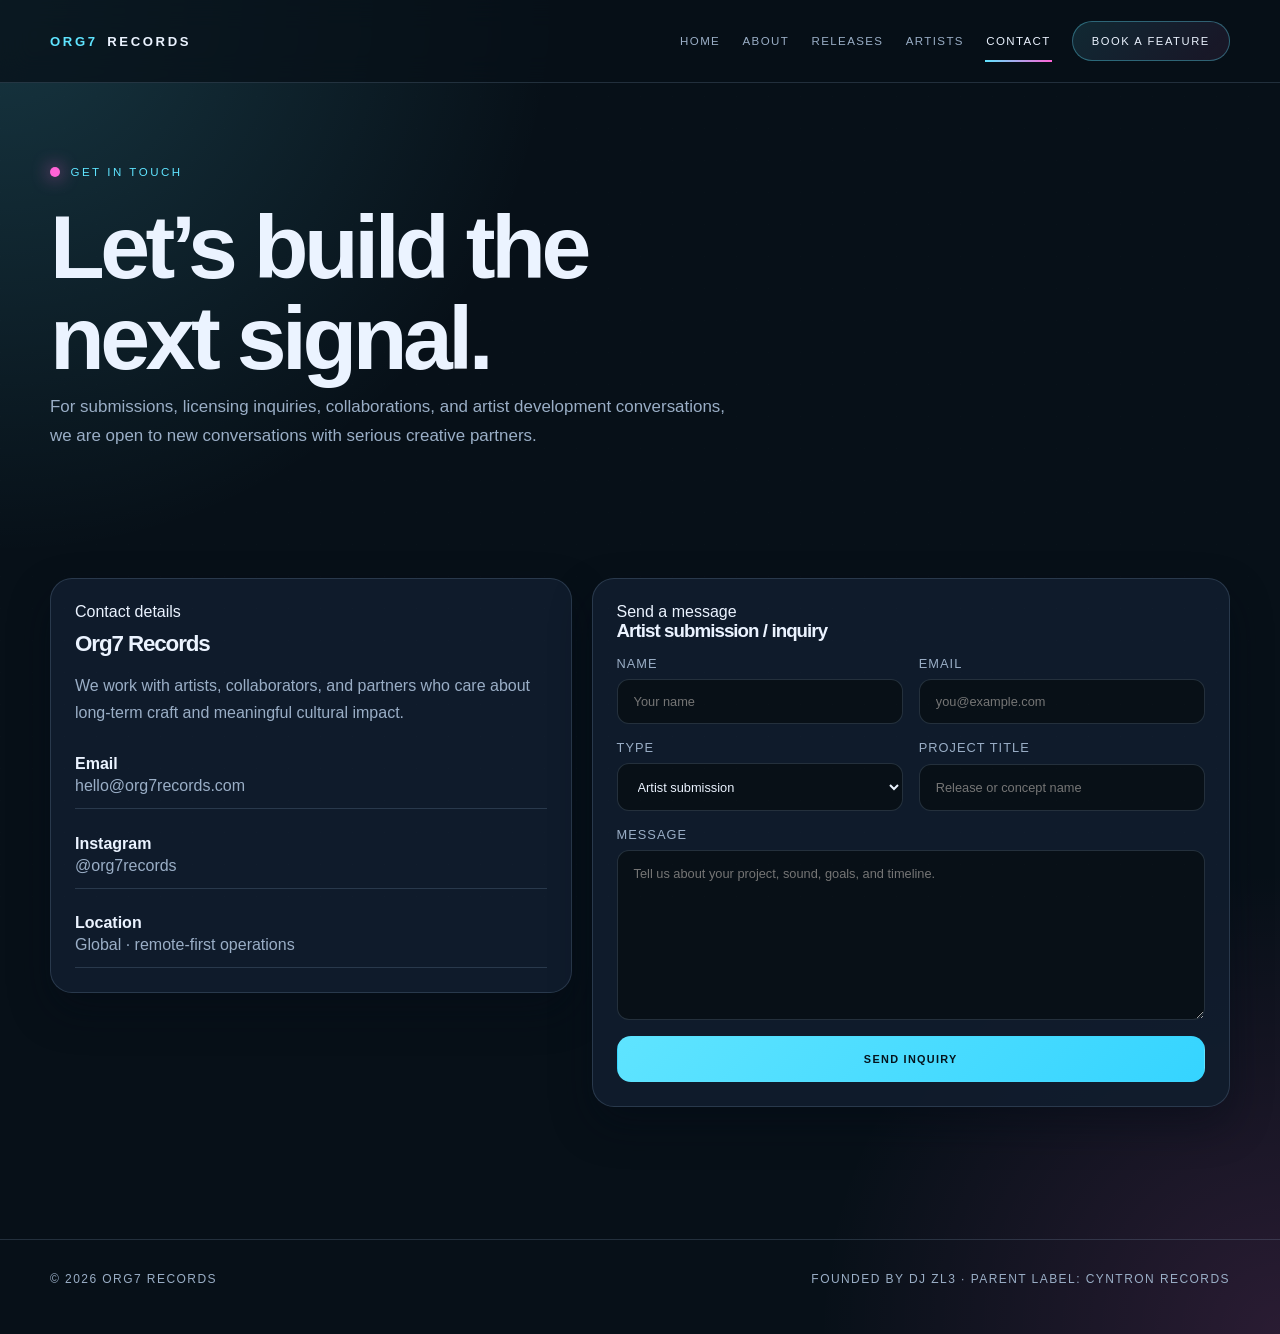
==== contact.html @ 48a7edd3 "Add more pages." ====
<!DOCTYPE html>
<html lang="en">
  <head>
    <meta charset="UTF-8" />
    <meta name="viewport" content="width=device-width, initial-scale=1.0" />
    <meta name="description" content="Contact Org7 Records for submissions, partnerships, and artist inquiries." />
    <title>Contact | Org7 Records</title>
    <link rel="stylesheet" href="styles.css" />
  </head>
  <body>
    <header class="site-header">
      <div class="container topbar">
        <a class="brand" href="index.html"><span class="brand-mark">ORG7</span> RECORDS</a>
        <button class="menu-toggle" aria-label="Toggle menu" aria-expanded="false">☰</button>
        <nav class="nav" aria-label="Main navigation">
          <a class="nav-link" href="index.html">Home</a>
          <a class="nav-link" href="about.html">About</a>
          <a class="nav-link" href="releases.html">Releases</a>
          <a class="nav-link" href="artists.html">Artists</a>
          <a class="nav-link active" href="contact.html">Contact</a>
          <a class="nav-cta" href="contact.html">Book a feature</a>
        </nav>
      </div>
    </header>

    <main>
      <section class="page-header">
        <div class="container">
          <div class="eyebrow">Get in touch</div>
          <h1>Let’s build the next signal.</h1>
          <p class="subtext lead">For submissions, licensing inquiries, collaborations, and artist development conversations, we are open to new conversations with serious creative partners.</p>
        </div>
      </section>

      <section class="section">
        <div class="container contact-grid">
          <aside class="contact-card">
            <span class="tag">Contact details</span>
            <h3>Org7 Records</h3>
            <p>We work with artists, collaborators, and partners who care about long-term craft and meaningful cultural impact.</p>

            <ul class="contact-list">
              <li>
                <strong>Email</strong>
                hello@org7records.com
              </li>
              <li>
                <strong>Instagram</strong>
                @org7records
              </li>
              <li>
                <strong>Location</strong>
                Global · remote-first operations
              </li>
            </ul>
          </aside>

          <div class="form-card">
            <span class="tag">Send a message</span>
            <h3>Artist submission / inquiry</h3>
            <form>
              <div class="form-row">
                <label>
                  Name
                  <input type="text" name="name" placeholder="Your name" />
                </label>
                <label>
                  Email
                  <input type="email" name="email" placeholder="you@example.com" />
                </label>
              </div>

              <div class="form-row">
                <label>
                  Type
                  <select name="type">
                    <option>Artist submission</option>
                    <option>Collaboration</option>
                    <option>Press inquiry</option>
                    <option>Distribution / licensing</option>
                  </select>
                </label>
                <label>
                  Project title
                  <input type="text" name="project" placeholder="Release or concept name" />
                </label>
              </div>

              <label>
                Message
                <textarea name="message" placeholder="Tell us about your project, sound, goals, and timeline."></textarea>
              </label>

              <button class="btn" type="submit">Send inquiry</button>
            </form>
          </div>
        </div>
      </section>
    </main>

    <footer class="footer">
      <div class="container footer-inner">
        <span>© <span data-current-year></span> Org7 Records</span>
        <span>Founded by DJ ZL3 · Parent label: Cyntron Records</span>
      </div>
    </footer>

    <script src="script.js"></script>
  </body>
</html>
---- styles.css ----
:root {
  --bg: #071018;
  --bg-alt: #0d1724;
  --panel: rgba(15, 25, 38, 0.88);
  --panel-strong: #111d2e;
  --panel-soft: #162338;
  --line: rgba(160, 191, 228, 0.18);
  --text: #ebf3ff;
  --muted: #9aaec6;
  --cyan: #5fe4ff;
  --cyan-strong: #35d4ff;
  --pink: #ff63d6;
  --gold: #f6d977;
  --success: #8cf2c7;
  --shadow: 0 18px 40px rgba(5, 12, 22, 0.45);
  --radius: 22px;
  --max-width: 1180px;
}

* {
  box-sizing: border-box;
}

html {
  scroll-behavior: smooth;
}

body {
  margin: 0;
  font-family: 'Segoe UI', Tahoma, Geneva, Verdana, sans-serif;
  background:
    radial-gradient(circle at top left, rgba(95, 228, 255, 0.18), transparent 30%),
    radial-gradient(circle at bottom right, rgba(255, 99, 214, 0.14), transparent 25%),
    var(--bg);
  color: var(--text);
}

body::before {
  content: "";
  position: fixed;
  inset: 0;
  background-image: linear-gradient(rgba(255,255,255,0.03) 1px, transparent 1px), linear-gradient(90deg, rgba(255,255,255,0.03) 1px, transparent 1px);
  background-size: 32px 32px;
  opacity: 0.22;
  pointer-events: none;
}

img {
  max-width: 100%;
  display: block;
}

a {
  color: inherit;
  text-decoration: none;
}

p {
  margin: 0 0 1rem;
  color: var(--muted);
  line-height: 1.7;
}

ul {
  margin: 0;
  padding: 0;
  list-style: none;
}

.container {
  width: min(var(--max-width), calc(100% - 48px));
  margin: 0 auto;
}

.site-header {
  position: sticky;
  top: 0;
  z-index: 999;
  backdrop-filter: blur(14px);
  background: rgba(7, 16, 24, 0.76);
  border-bottom: 1px solid var(--line);
}

.topbar {
  display: flex;
  align-items: center;
  justify-content: space-between;
  min-height: 82px;
  gap: 1rem;
}

.brand {
  display: inline-flex;
  align-items: center;
  gap: 0.6rem;
  font-weight: 800;
  letter-spacing: 0.2em;
  text-transform: uppercase;
  font-size: 0.82rem;
}

.brand-mark {
  color: var(--cyan);
}

.nav {
  display: flex;
  align-items: center;
  gap: 1.2rem;
  flex-wrap: wrap;
}

.nav-link {
  position: relative;
  color: var(--muted);
  text-transform: uppercase;
  letter-spacing: 0.12em;
  font-size: 0.72rem;
  padding: 0.55rem 0.1rem;
  transition: color 0.2s ease;
}

.nav-link::after {
  content: "";
  position: absolute;
  inset: auto 0 -6px 0;
  height: 2px;
  background: linear-gradient(90deg, var(--cyan), var(--pink));
  transform: scaleX(0);
  transform-origin: left;
  transition: transform 0.25s ease;
}

.nav-link:hover,
.nav-link.active {
  color: var(--text);
}

.nav-link:hover::after,
.nav-link.active::after {
  transform: scaleX(1);
}

.nav-cta {
  padding: 0.8rem 1.2rem;
  border: 1px solid rgba(95, 228, 255, 0.35);
  background: linear-gradient(135deg, rgba(95, 228, 255, 0.12), rgba(255, 99, 214, 0.08));
  color: var(--text);
  text-transform: uppercase;
  letter-spacing: 0.14em;
  font-size: 0.7rem;
  border-radius: 999px;
}

.menu-toggle {
  display: none;
  background: transparent;
  border: 1px solid var(--line);
  color: var(--text);
  border-radius: 12px;
  width: 44px;
  height: 44px;
  font-size: 1.3rem;
  cursor: pointer;
}

.page-hero {
  padding: 5.5rem 0 3rem;
}

.hero-grid {
  display: grid;
  grid-template-columns: 1.2fr 0.8fr;
  align-items: center;
  gap: 2rem;
}

.eyebrow {
  display: inline-flex;
  align-items: center;
  gap: 0.65rem;
  font-size: 0.72rem;
  letter-spacing: 0.22em;
  text-transform: uppercase;
  color: var(--cyan);
  margin-bottom: 1.5rem;
}

.eyebrow::before {
  content: "";
  width: 10px;
  height: 10px;
  border-radius: 50%;
  background: var(--pink);
  box-shadow: 0 0 18px rgba(255, 99, 214, 0.9);
}

h1, h2, h3, h4 {
  margin: 0 0 1rem;
  line-height: 1.02;
  letter-spacing: -0.05em;
}

h1 {
  font-size: clamp(3.5rem, 7vw, 6.6rem);
  max-width: 720px;
}

h1 .muted {
  display: block;
  color: transparent;
  -webkit-text-stroke: 1px rgba(235, 243, 255, 0.9);
}

.lead {
  max-width: 640px;
  font-size: 1.06rem;
  margin-bottom: 1.7rem;
}

.hero-actions {
  display: flex;
  flex-wrap: wrap;
  gap: 1rem;
  margin-top: 1.5rem;
}

.btn {
  display: inline-flex;
  align-items: center;
  justify-content: center;
  gap: 0.5rem;
  padding: 1rem 1.45rem;
  border-radius: 14px;
  border: 1px solid transparent;
  background: linear-gradient(135deg, var(--cyan), var(--cyan-strong));
  color: #05141d;
  font-weight: 800;
  letter-spacing: 0.12em;
  text-transform: uppercase;
  font-size: 0.68rem;
  transition: transform 0.2s ease, box-shadow 0.2s ease;
}

.btn:hover {
  transform: translateY(-2px);
  box-shadow: 0 12px 28px rgba(95, 228, 255, 0.24);
}

.btn.secondary {
  background: transparent;
  border-color: var(--line);
  color: var(--text);
}

.hero-visual {
  position: relative;
  min-height: 420px;
  display: grid;
  place-items: center;
}

.orbit {
  position: relative;
  width: min(430px, 85vw);
  aspect-ratio: 1;
  border-radius: 50%;
  border: 1px solid rgba(95, 228, 255, 0.3);
  display: grid;
  place-items: center;
  background: radial-gradient(circle at center, rgba(95, 228, 255, 0.1), transparent 45%);
  box-shadow: inset 0 0 50px rgba(255, 99, 214, 0.08), 0 0 80px rgba(95, 228, 255, 0.12);
  animation: slow-spin 30s linear infinite;
}

.orbit::before,
.orbit::after {
  content: "";
  position: absolute;
  border-radius: 50%;
  inset: 12%;
  border: 1px solid rgba(255, 99, 214, 0.42);
}

.orbit::after {
  inset: 26%;
  border-color: rgba(95, 228, 255, 0.5);
}

.orbit-core {
  width: 30%;
  aspect-ratio: 1;
  border-radius: 50%;
  background: linear-gradient(135deg, var(--cyan), var(--pink));
  box-shadow: 0 0 45px rgba(95, 228, 255, 0.5);
}

.orbit-node {
  position: absolute;
  width: 12px;
  height: 12px;
  border-radius: 50%;
  background: var(--cyan);
  box-shadow: 0 0 18px rgba(95, 228, 255, 0.8);
  top: 18%;
  left: 20%;
}

.stat-strip {
  display: grid;
  grid-template-columns: repeat(4, minmax(0, 1fr));
  gap: 1rem;
  margin-top: 2.5rem;
}

.stat-panel {
  background: rgba(17, 29, 46, 0.9);
  border: 1px solid var(--line);
  border-radius: var(--radius);
  padding: 1.5rem 1.2rem;
}

.stat-panel strong {
  display: block;
  font-size: clamp(1.4rem, 2vw, 2.4rem);
  letter-spacing: -0.06em;
  margin-bottom: 0.4rem;
}

.stat-panel span {
  color: var(--muted);
  letter-spacing: 0.12em;
  text-transform: uppercase;
  font-size: 0.72rem;
}

.section {
  padding: 4.25rem 0;
}

.section-header {
  display: flex;
  align-items: end;
  justify-content: space-between;
  gap: 1rem;
  margin-bottom: 2rem;
}

.section-header h2 {
  font-size: clamp(2.1rem, 4vw, 3.2rem);
}

.kicker {
  color: var(--muted);
  text-transform: uppercase;
  letter-spacing: 0.14em;
  font-size: 0.68rem;
}

.feature-grid,
.release-grid,
.artist-grid,
.value-grid,
.timeline,
.contact-grid,
.info-grid,
.audit-grid {
  display: grid;
  gap: 1.2rem;
}

.feature-grid {
  grid-template-columns: repeat(3, minmax(0, 1fr));
}

.feature-card,
.release-card,
.artist-card,
.value-card,
.info-card,
.audit-card,
.contact-card,
.form-card {
  background: rgba(17, 29, 46, 0.9);
  border: 1px solid var(--line);
  border-radius: var(--radius);
  padding: 1.5rem;
  box-shadow: var(--shadow);
}

.feature-card .tag,
.release-card .tag,
.artist-card .tag {
  color: var(--cyan);
  font-size: 0.7rem;
  letter-spacing: 0.14em;
  text-transform: uppercase;
}

.feature-card h3,
.release-card h3,
.artist-card h3,
.value-card h3,
.info-card h3,
.contact-card h3 {
  margin-top: 0.8rem;
  font-size: 1.4rem;
}

.feature-card p,
.release-card p,
.artist-card p,
.value-card p,
.info-card p,
.contact-card p {
  margin-bottom: 0;
}

.feature-card .icon,
.value-card .icon {
  display: inline-flex;
  align-items: center;
  justify-content: center;
  width: 52px;
  height: 52px;
  border-radius: 14px;
  background: linear-gradient(135deg, rgba(95, 228, 255, 0.15), rgba(255, 99, 214, 0.12));
  color: var(--cyan);
  font-size: 1.3rem;
}

.showcase {
  display: grid;
  grid-template-columns: 1.1fr 0.9fr;
  gap: 1.5rem;
  align-items: stretch;
}

.featured-release {
  background: linear-gradient(145deg, rgba(17, 29, 46, 0.96), rgba(18, 25, 38, 0.9));
  border: 1px solid var(--line);
  border-radius: 28px;
  padding: 2rem;
  box-shadow: var(--shadow);
}

.album-art {
  height: 260px;
  border-radius: 20px;
  background: linear-gradient(135deg, rgba(95, 228, 255, 0.24), rgba(255, 99, 214, 0.24));
  position: relative;
  overflow: hidden;
  border: 1px solid rgba(255,255,255,0.08);
  margin-bottom: 1.3rem;
}

.album-art::before,
.album-art::after {
  content: "";
  position: absolute;
  border: 1px solid rgba(255,255,255,0.28);
  border-radius: 18px;
  inset: 22px;
  transform: rotate(14deg);
}

.album-art::after {
  inset: 52px 70px;
  transform: rotate(-8deg);
}

.release-meta {
  display: flex;
  flex-wrap: wrap;
  gap: 0.75rem 1rem;
  color: var(--muted);
  font-size: 0.78rem;
  letter-spacing: 0.12em;
  text-transform: uppercase;
}

.meta-block {
  background: rgba(255,255,255,0.03);
  border: 1px solid var(--line);
  padding: 0.75rem 1rem;
  border-radius: 12px;
}

.mini-list {
  display: grid;
  gap: 0.8rem;
  margin-top: 1.3rem;
}

.mini-list li {
  display: flex;
  justify-content: space-between;
  gap: 1rem;
  padding: 0.8rem 0;
  border-bottom: 1px solid var(--line);
  color: var(--muted);
}

.mini-list strong {
  color: var(--text);
}

.release-grid {
  grid-template-columns: repeat(3, minmax(0, 1fr));
}

.release-card {
  position: relative;
  overflow: hidden;
}

.release-card::before {
  content: "";
  position: absolute;
  inset: auto -60px -60px auto;
  width: 180px;
  height: 180px;
  background: radial-gradient(circle, rgba(95, 228, 255, 0.22), transparent 65%);
}

.release-card .release-date {
  display: inline-block;
  margin-top: 1rem;
  font-size: 0.72rem;
  letter-spacing: 0.16em;
  text-transform: uppercase;
  color: var(--gold);
}

.artist-grid {
  grid-template-columns: repeat(3, minmax(0, 1fr));
}

.artist-card {
  min-height: 100%;
}

.artist-card .portrait {
  height: 180px;
  border-radius: 18px;
  margin-bottom: 1rem;
  background: linear-gradient(135deg, rgba(95, 228, 255, 0.25), rgba(255, 99, 214, 0.32));
  border: 1px solid rgba(255,255,255,0.08);
  position: relative;
  overflow: hidden;
}

.artist-card .portrait::after {
  content: "";
  position: absolute;
  inset: 24px 30px;
  border-radius: 50% 50% 20% 20%;
  border: 1px solid rgba(255,255,255,0.2);
}

.artist-card .meta {
  display: flex;
  flex-wrap: wrap;
  gap: 0.5rem;
  margin-top: 1rem;
}

.artist-card .meta span {
  padding: 0.46rem 0.72rem;
  border-radius: 999px;
  border: 1px solid var(--line);
  color: var(--muted);
  font-size: 0.66rem;
  letter-spacing: 0.12em;
  text-transform: uppercase;
}

.value-grid {
  grid-template-columns: repeat(3, minmax(0, 1fr));
}

.timeline {
  grid-template-columns: repeat(4, minmax(0, 1fr));
  margin-top: 2rem;
}

.timeline-item {
  background: rgba(17, 29, 46, 0.8);
  border: 1px solid var(--line);
  border-radius: var(--radius);
  padding: 1.4rem 1.2rem;
}

.timeline-item .year {
  color: var(--cyan);
  font-size: 0.72rem;
  letter-spacing: 0.2em;
  text-transform: uppercase;
  margin-bottom: 0.8rem;
}

.page-header {
  padding-top: 5rem;
  padding-bottom: 2rem;
}

.page-header h1 {
  margin-bottom: 0.5rem;
}

.page-header .subtext {
  max-width: 700px;
}

.contact-grid {
  grid-template-columns: 0.9fr 1.1fr;
  align-items: start;
}

.info-grid {
  grid-template-columns: repeat(2, minmax(0, 1fr));
}

.contact-card p,
.info-card p,
.form-card p {
  margin-top: 0.5rem;
}

.contact-list {
  display: grid;
  gap: 0.8rem;
  margin-top: 1rem;
}

.contact-list li {
  color: var(--muted);
  padding: 0.8rem 0;
  border-bottom: 1px solid var(--line);
}

.contact-list strong {
  color: var(--text);
  display: block;
  margin-bottom: 0.25rem;
}

.form-card form {
  display: grid;
  gap: 1rem;
}

.form-row {
  display: grid;
  grid-template-columns: 1fr 1fr;
  gap: 1rem;
}

input, textarea, select {
  width: 100%;
  border: 1px solid var(--line);
  background: rgba(8, 16, 22, 0.9);
  color: var(--text);
  border-radius: 12px;
  padding: 0.9rem 1rem;
  font: inherit;
}

textarea {
  min-height: 170px;
  resize: vertical;
}

label {
  display: grid;
  gap: 0.5rem;
  color: var(--muted);
  font-size: 0.8rem;
  letter-spacing: 0.08em;
  text-transform: uppercase;
}

.footer {
  padding: 2rem 0 3rem;
  border-top: 1px solid var(--line);
  margin-top: 4rem;
}

.footer-inner {
  display: flex;
  align-items: center;
  justify-content: space-between;
  gap: 1rem;
  flex-wrap: wrap;
  color: var(--muted);
  font-size: 0.75rem;
  letter-spacing: 0.12em;
  text-transform: uppercase;
}

@keyframes slow-spin {
  from {
    transform: rotate(-18deg);
  }
  to {
    transform: rotate(342deg);
  }
}

@media (max-width: 980px) {
  .hero-grid,
  .showcase,
  .contact-grid {
    grid-template-columns: 1fr;
  }

  .feature-grid,
  .release-grid,
  .artist-grid,
  .value-grid,
  .timeline {
    grid-template-columns: repeat(2, minmax(0, 1fr));
  }

  .stat-strip {
    grid-template-columns: repeat(2, minmax(0, 1fr));
  }
}

@media (max-width: 760px) {
  .menu-toggle {
    display: inline-flex;
    align-items: center;
    justify-content: center;
  }

  .nav {
    display: none;
    position: absolute;
    top: calc(100% + 0.8rem);
    right: 24px;
    left: 24px;
    padding: 1rem;
    background: rgba(10, 18, 28, 0.96);
    border: 1px solid var(--line);
    border-radius: 14px;
    flex-direction: column;
    align-items: flex-start;
  }

  .nav.open {
    display: flex;
  }

  .feature-grid,
  .release-grid,
  .artist-grid,
  .value-grid,
  .timeline,
  .stat-strip,
  .info-grid,
  .form-row {
    grid-template-columns: 1fr;
  }

  .section-header {
    display: block;
  }

  .page-hero {
    padding-top: 4rem;
  }

  .container {
    width: min(var(--max-width), calc(100% - 28px));
  }
}
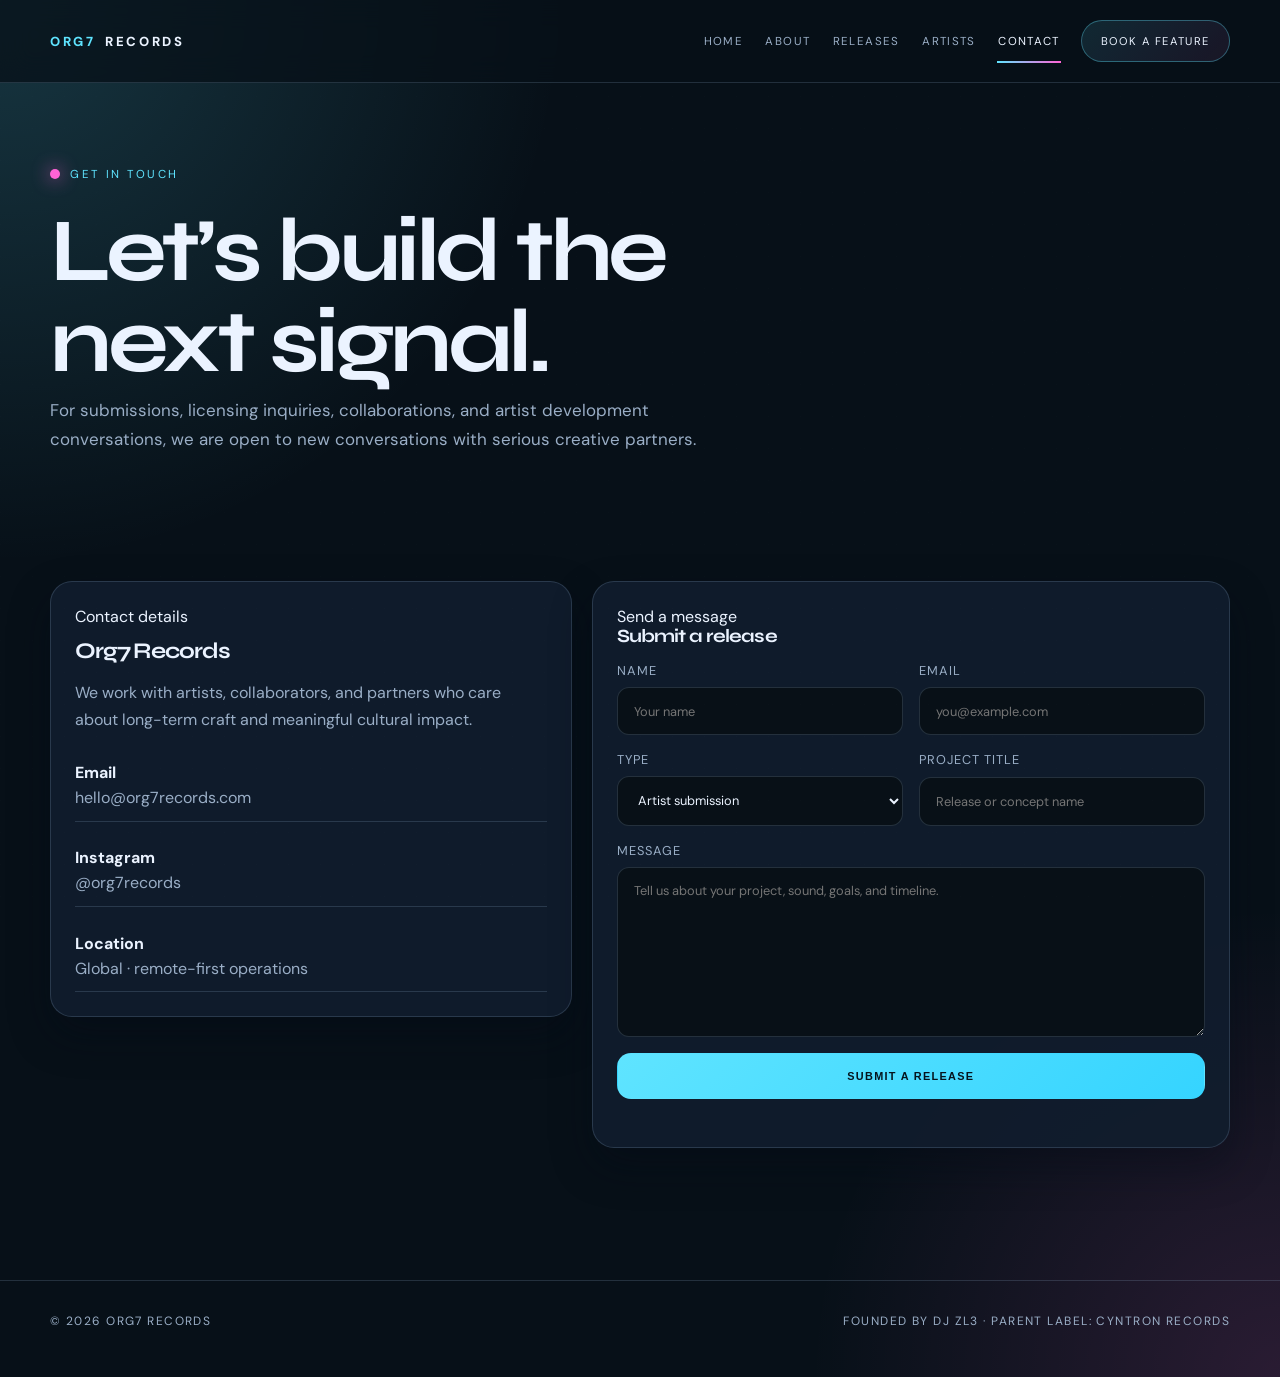
==== commit 37c3b622: "Disable index.html legacy styles and enable newer styles.css styles." ====
--- a/contact.html
+++ b/contact.html
@@ -57,16 +57,16 @@
 
           <div class="form-card">
             <span class="tag">Send a message</span>
-            <h3>Artist submission / inquiry</h3>
-            <form>
+            <h3>Submit a release</h3>
+            <form id="release-form">
               <div class="form-row">
                 <label>
                   Name
-                  <input type="text" name="name" placeholder="Your name" />
+                  <input type="text" name="name" placeholder="Your name" required />
                 </label>
                 <label>
                   Email
-                  <input type="email" name="email" placeholder="you@example.com" />
+                  <input type="email" name="email" placeholder="you@example.com" required />
                 </label>
               </div>
 
@@ -82,16 +82,17 @@
                 </label>
                 <label>
                   Project title
-                  <input type="text" name="project" placeholder="Release or concept name" />
+                  <input type="text" name="project" placeholder="Release or concept name" required />
                 </label>
               </div>
 
               <label>
                 Message
-                <textarea name="message" placeholder="Tell us about your project, sound, goals, and timeline."></textarea>
+                <textarea name="message" placeholder="Tell us about your project, sound, goals, and timeline." required></textarea>
               </label>
 
-              <button class="btn" type="submit">Send inquiry</button>
+              <button class="btn" type="submit">Submit a release</button>
+              <p class="form-status" role="status" aria-live="polite"></p>
             </form>
           </div>
         </div>
--- a/styles.css
+++ b/styles.css
@@ -1,3 +1,5 @@
+@import url('https://fonts.googleapis.com/css2?family=DM+Sans:wght@400;500;600;700&family=Syne:wght@500;600;700;800&display=swap');
+
 :root {
   --bg: #071018;
   --bg-alt: #0d1724;
@@ -27,7 +29,7 @@
 
 body {
   margin: 0;
-  font-family: 'Segoe UI', Tahoma, Geneva, Verdana, sans-serif;
+  font-family: 'DM Sans', sans-serif;
   background:
     radial-gradient(circle at top left, rgba(95, 228, 255, 0.18), transparent 30%),
     radial-gradient(circle at bottom right, rgba(255, 99, 214, 0.14), transparent 25%),
@@ -199,6 +201,7 @@
   margin: 0 0 1rem;
   line-height: 1.02;
   letter-spacing: -0.05em;
+  font-family: 'Syne', sans-serif;
 }
 
 h1 {
@@ -671,6 +674,11 @@
   resize: vertical;
 }
 
+.form-status {
+  color: var(--success);
+  margin: 0;
+}
+
 label {
   display: grid;
   gap: 0.5rem;
